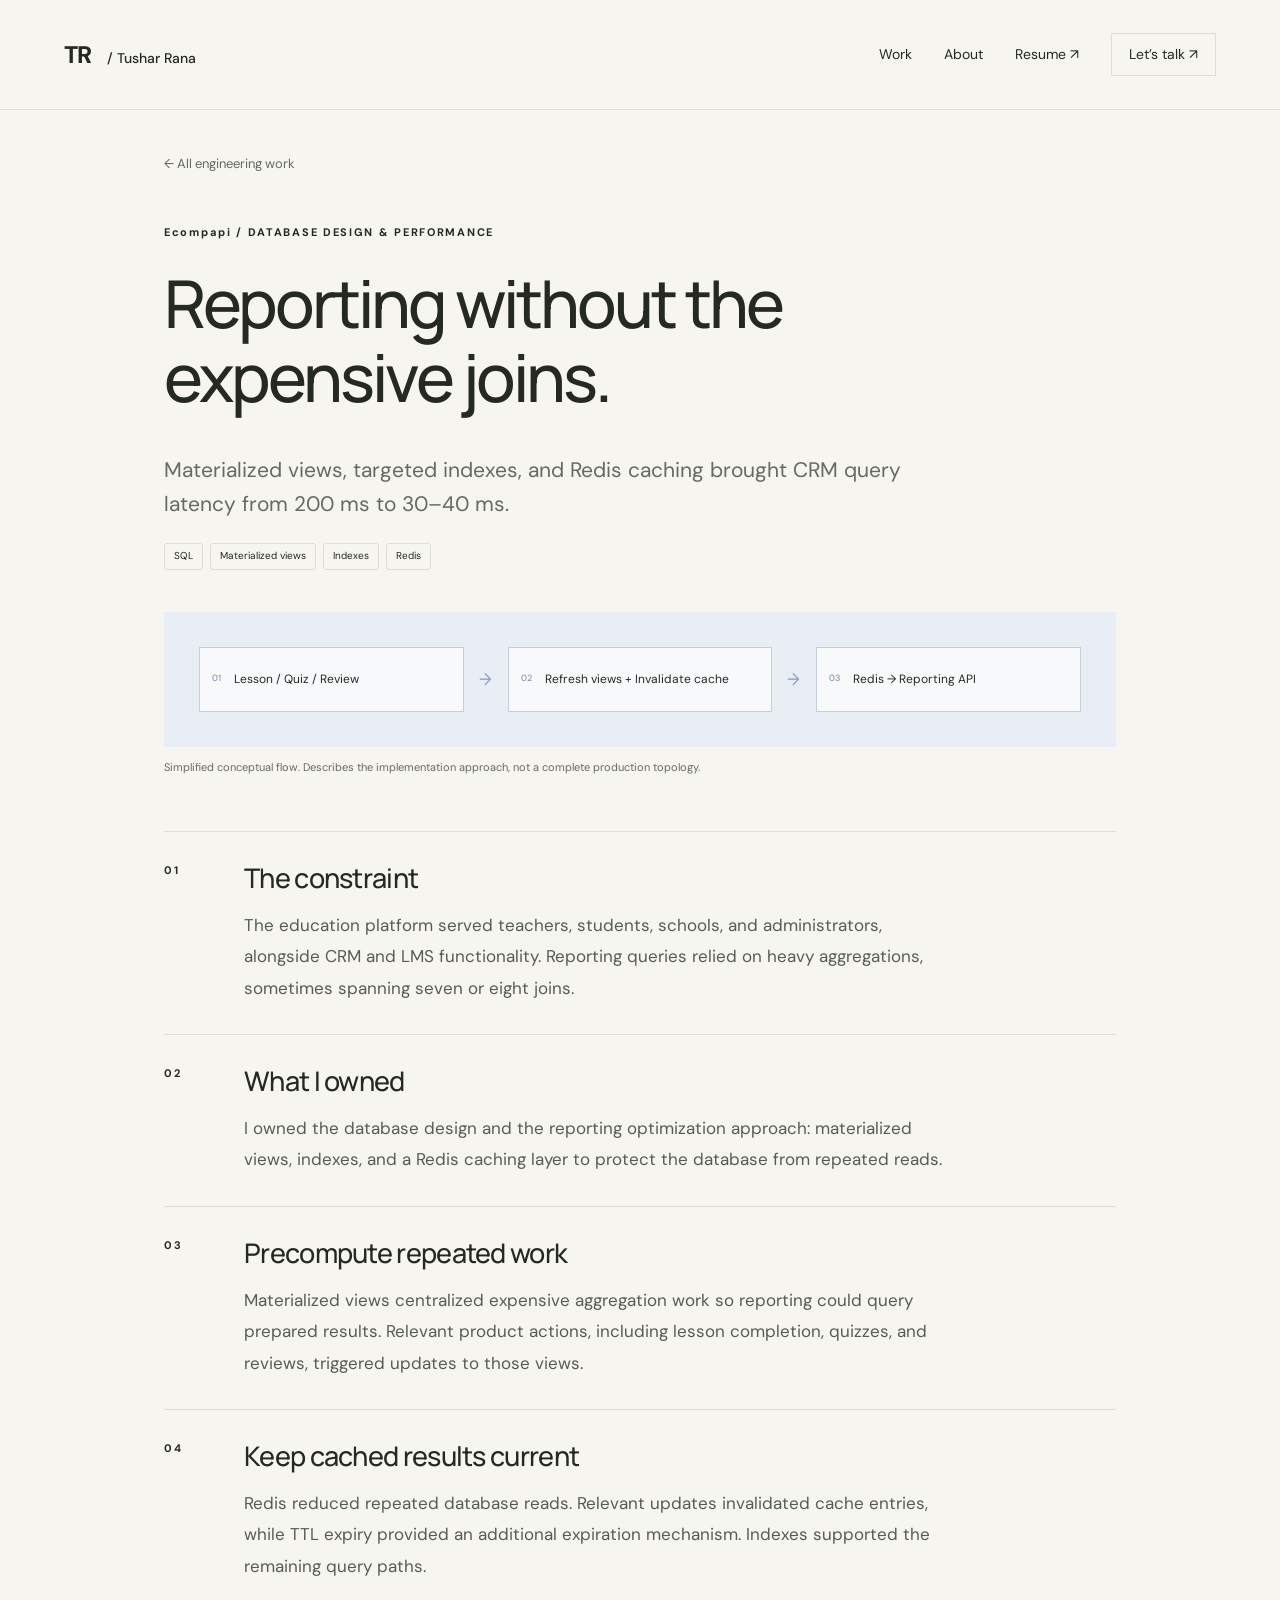
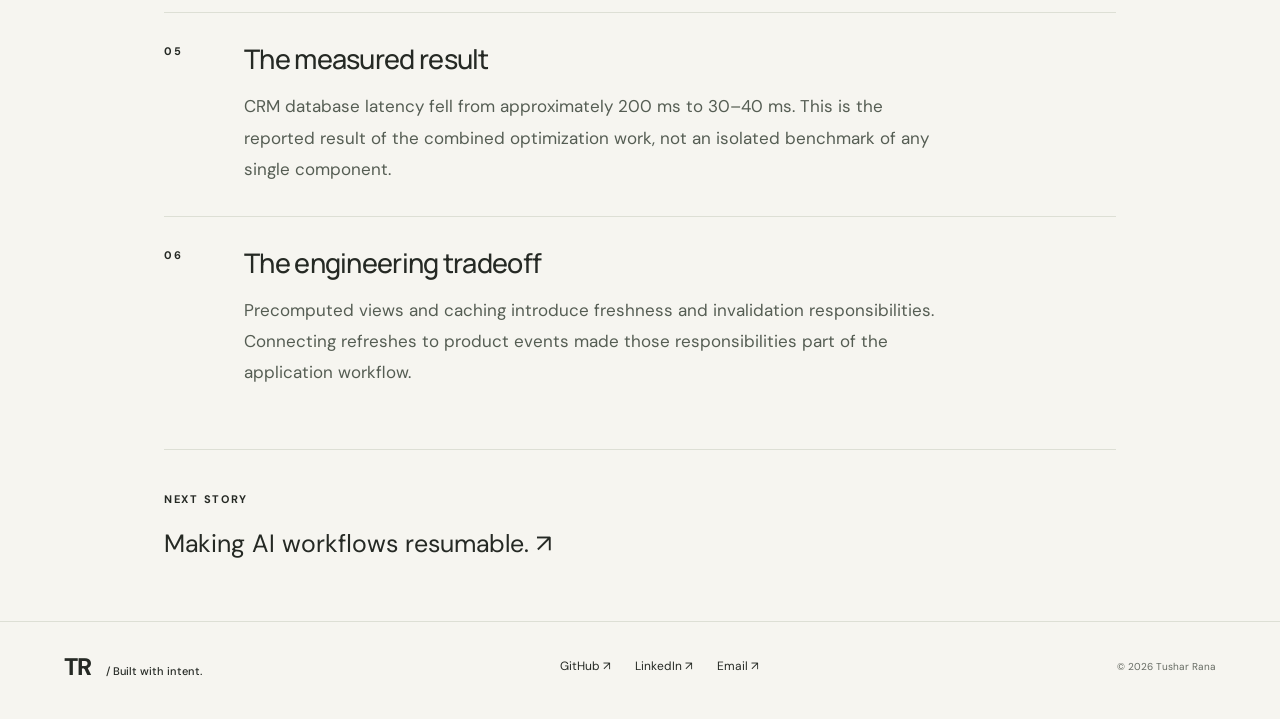
==== database-and-reporting.html @ adec5b29 "First copy of portfolio site" ====
<!doctype html><html lang="en"><head><meta charset="utf-8"><meta name="viewport" content="width=device-width, initial-scale=1"><title>Reporting without the expensive joins. — Tushar Rana</title><meta name="description" content="Materialized views, targeted indexes, and Redis caching brought CRM query latency from 200 ms to 30–40 ms."><meta name="theme-color" content="#f6f5f0"><link rel="canonical" href="https://tusharrana786.github.io/database-and-reporting.html"><meta property="og:title" content="Reporting without the expensive joins. — Tushar Rana"><meta property="og:description" content="Materialized views, targeted indexes, and Redis caching brought CRM query latency from 200 ms to 30–40 ms."><meta property="og:type" content="website"><meta property="og:url" content="https://tusharrana786.github.io/database-and-reporting.html"><meta property="og:image" content="https://tusharrana786.github.io/social.svg"><link rel="icon" href="/favicon.svg" type="image/svg+xml"><link rel="stylesheet" href="/style.css"></head><body><a class="skip" href="#main">Skip to content</a><header><a class="brand" href="/">TR<span> / Tushar Rana</span></a><nav aria-label="Main navigation"><a href="/#work">Work</a><a href="/#about">About</a><a href="/Tushar-Rana-Resume.pdf" target="_blank" rel="noopener">Resume ↗</a><a class="nav-contact" href="mailto:tusharrana1011@gmail.com">Let’s talk ↗</a></nav></header><main id="main" class="case"><a class="back" href="/#work">← All engineering work</a><div class="eyebrow">Ecompapi / DATABASE DESIGN & PERFORMANCE</div><h1>Reporting without the expensive joins.</h1><p class="case-lead">Materialized views, targeted indexes, and Redis caching brought CRM query latency from 200 ms to 30–40 ms.</p><div class="tags"><span>SQL</span><span>Materialized views</span><span>Indexes</span><span>Redis</span></div><div class="case-diagram"><div class="flow" aria-label="Simplified system flow"><div><span>01</span>Lesson / Quiz / Review</div><b aria-hidden="true">↓</b><div><span>02</span>Refresh views + Invalidate cache</div><b aria-hidden="true">↓</b><div><span>03</span>Redis → Reporting API</div></div><p>Simplified conceptual flow. Describes the implementation approach, not a complete production topology.</p></div><div class="case-content"><section><span class="eyebrow">01</span><div><h2>The constraint</h2><p>The education platform served teachers, students, schools, and administrators, alongside CRM and LMS functionality. Reporting queries relied on heavy aggregations, sometimes spanning seven or eight joins.</p></div></section><section><span class="eyebrow">02</span><div><h2>What I owned</h2><p>I owned the database design and the reporting optimization approach: materialized views, indexes, and a Redis caching layer to protect the database from repeated reads.</p></div></section><section><span class="eyebrow">03</span><div><h2>Precompute repeated work</h2><p>Materialized views centralized expensive aggregation work so reporting could query prepared results. Relevant product actions, including lesson completion, quizzes, and reviews, triggered updates to those views.</p></div></section><section><span class="eyebrow">04</span><div><h2>Keep cached results current</h2><p>Redis reduced repeated database reads. Relevant updates invalidated cache entries, while TTL expiry provided an additional expiration mechanism. Indexes supported the remaining query paths.</p></div></section><section><span class="eyebrow">05</span><div><h2>The measured result</h2><p>CRM database latency fell from approximately 200 ms to 30–40 ms. This is the reported result of the combined optimization work, not an isolated benchmark of any single component.</p></div></section><section><span class="eyebrow">06</span><div><h2>The engineering tradeoff</h2><p>Precomputed views and caching introduce freshness and invalidation responsibilities. Connecting refreshes to product events made those responsibilities part of the application workflow.</p></div></section></div><div class="next"><span class="eyebrow">NEXT STORY</span><a href="/reliable-ai-workflows.html">Making AI workflows resumable. ↗</a></div></main><footer><a class="brand" href="/">TR<span> / Built with intent.</span></a><div><a href="https://github.com/tusharrana786">GitHub ↗</a><a href="https://www.linkedin.com/in/tushar-rana-7174b2275/">LinkedIn ↗</a><a href="mailto:tusharrana1011@gmail.com">Email ↗</a></div><span>© 2026 Tushar Rana</span></footer></body></html>
---- style.css ----
@import url('https://fonts.googleapis.com/css2?family=DM+Sans:wght@400;450;500;600;700&family=Manrope:wght@400;500;600;650;700;800&display=swap');
:root{--paper:#f6f5f0;--ink:#252924;--muted:#656a62;--blue:#244bc5;--line:#dddfd5}*{box-sizing:border-box}html{scroll-behavior:smooth;scroll-padding-top:30px}body{margin:0;background:var(--paper);color:var(--ink);font-family:'DM Sans',Arial,sans-serif;font-size:16px;line-height:1.65}a{color:inherit;text-decoration:none}a:hover{color:var(--blue)}a:focus-visible{outline:3px solid var(--blue);outline-offset:6px}header,main,footer{max-width:1320px;margin:auto;padding-left:64px;padding-right:64px}header{height:110px;display:flex;justify-content:space-between;align-items:center;border-bottom:1px solid var(--line)}.brand{font-weight:800;font-size:24px;letter-spacing:-1px}.brand span{font-size:14px;font-weight:500;letter-spacing:0;margin-left:12px}nav{display:flex;align-items:center;gap:32px;font-size:14px}.nav-contact{border:1px solid var(--line);padding:9px 17px}.eyebrow{font-size:11px;letter-spacing:1.7px;font-weight:700;line-height:1.6}.dot{display:inline-block;width:7px;height:7px;background:var(--blue);border-radius:50%;margin-right:9px}.hero{padding:72px 0 65px}h1,h2,h3{font-family:Manrope,Arial,sans-serif;font-weight:500;letter-spacing:-2px;line-height:1.12;margin:0}h1{font-size:clamp(52px,6.6vw,88px);margin:25px 0 38px;letter-spacing:-4.5px}h1 em{font-family:Georgia,serif;font-weight:400;color:var(--blue);letter-spacing:-3px}.hero-bottom{display:grid;grid-template-columns:1.3fr 1fr;gap:110px;align-items:center}.intro{max-width:590px;font-size:20px;line-height:1.65;margin:0 0 16px}.sub{color:var(--muted);font-size:14px;max-width:530px}.actions{display:flex;align-items:center;gap:28px;margin-top:30px}.button{background:var(--blue);color:white;padding:13px 22px;font-size:14px;display:inline-flex;gap:45px;align-items:center}.button:hover{background:#17369c;color:white}.text-link{font-size:13px;font-weight:600;border-bottom:1px solid var(--ink);padding-bottom:5px}.system-art{background:#eeeee7;padding:24px 28px;border:1px solid #dedfd4;position:relative}.art-top{font-size:10px;font-weight:700;letter-spacing:1.5px;display:flex;justify-content:space-between;margin-bottom:16px}.art-top span{font-size:20px;color:var(--blue)}.art-line{display:flex;align-items:center;gap:15px;border-top:1px solid #d5d8cc;padding:11px 0;font-size:14px}.art-line i{width:9px;height:9px;border:1px solid var(--blue);border-radius:2px}.art-line b{margin-left:auto;font-size:10px;color:var(--muted);font-weight:400}.system-art small{font-size:10px;color:var(--muted);display:block;margin-top:10px}.capabilities{display:flex;justify-content:space-between;gap:15px;font-size:10px;font-weight:600;letter-spacing:1.6px;padding:22px 0;border-top:1px solid var(--line);border-bottom:1px solid var(--line)}section[id]{scroll-margin-top:32px}.work,.experience{padding-top:85px}.section-head{display:flex;justify-content:space-between;gap:30px;align-items:end;margin-bottom:45px}h2{font-size:40px;line-height:1.22;margin-top:16px}.section-head>p{font-size:13px;color:var(--muted);max-width:320px}.project{border-top:1px solid var(--line);display:grid;grid-template-columns:45px 1fr 340px;gap:28px;padding:42px 0}.project-number{font-size:12px;color:var(--muted);padding-top:3px}.project h3{font-size:29px;letter-spacing:-1px;max-width:460px;margin:12px 0 16px}.project-copy>p{font-size:14px;max-width:470px;color:var(--muted);margin-bottom:20px}.tags{display:flex;gap:7px;flex-wrap:wrap;margin:16px 0 25px}.tags span{font-size:10px;border:1px solid var(--line);padding:4px 9px;border-radius:3px}.flow{background:#e9edf4;padding:22px;display:flex;flex-direction:column;align-items:center;justify-content:center}.flow>div{border:1px solid #c5cede;background:#f8f9fb;width:100%;padding:10px 12px;font-size:12px;line-height:1.5}.flow span{color:#7784a0;font-size:9px;margin-right:13px}.flow b{color:#8a9cbd;font-weight:400;line-height:1.9}.project:nth-of-type(3) .flow{background:#e9ede5}.project:nth-of-type(4) .flow{background:#edeae3}.experience h2{margin-bottom:32px}.job{padding:26px 0;border-top:1px solid var(--line);display:grid;grid-template-columns:190px 1fr 1fr;gap:25px}.job>span{font-size:12px;color:var(--muted)}.job h3{font-size:20px;letter-spacing:-.5px}.job p{font-size:13px;color:var(--muted);margin:7px 0 0}.job>p{margin:0}.about{border-top:1px solid var(--line);margin-top:65px;padding:65px 0;display:grid;grid-template-columns:1fr 1fr;gap:85px}.about p{margin-top:0;font-size:16px;color:var(--muted)}.about .sub{font-size:12px;margin-top:25px}.contact{background:var(--blue);color:white;margin:25px -20px 70px;padding:55px 52px}.contact h2{font-size:52px;margin:20px 0}.contact p{font-size:14px;color:#d3dcfa}.contact>a{display:flex;justify-content:space-between;font-size:23px;border-bottom:1px solid #7089da;padding:18px 0 10px;margin-top:20px;gap:12px}.contact>a:hover{color:#dae3ff}footer{border-top:1px solid var(--line);display:flex;justify-content:space-between;align-items:center;gap:25px;padding-top:25px;padding-bottom:32px}footer .brand span{font-size:11px}footer>div{display:flex;gap:24px;font-size:12px}footer>span{font-size:10px;color:var(--muted)}.skip{position:fixed;left:12px;top:-100px;background:white;z-index:5;padding:12px}.skip:focus{top:12px}.case{max-width:1080px;padding-top:40px;padding-bottom:60px}.back{display:inline-block;font-size:13px;color:var(--muted);margin-bottom:50px}.case h1{font-size:66px;max-width:800px;letter-spacing:-3px}.case-lead{font-size:21px;max-width:740px;color:var(--muted)}.case-diagram{margin:42px 0 55px}.case-diagram .flow{flex-direction:row;gap:15px;padding:35px}.case-diagram .flow>div{width:auto;flex:1;min-height:65px;display:flex;align-items:center}.case-diagram .flow>b{transform:rotate(-90deg)}.case-diagram>p{font-size:11px;color:var(--muted)}.case-content section{display:grid;grid-template-columns:60px 1fr;gap:20px;border-top:1px solid var(--line);padding:30px 0}.case-content h2{font-size:27px;letter-spacing:-.7px;margin:0 0 15px}.case-content p{font-size:17px;color:#555d53;max-width:710px;margin:0;line-height:1.85}.next{padding:35px 0 0;border-top:1px solid var(--line);margin-top:30px}.next a{display:block;font-size:25px;margin-top:15px;line-height:1.4}@media(min-width:1500px){.hero{padding-top:85px}}@media(max-width:1000px){header,main,footer{padding-left:32px;padding-right:32px}.hero-bottom{gap:40px}.project{grid-template-columns:25px 1fr 260px;gap:18px}.job{grid-template-columns:150px 1fr 1fr}.about{gap:35px}.brand span{margin-left:6px}nav{gap:20px}}@media(max-width:700px){header,main,footer{padding-left:22px;padding-right:22px}header{height:85px}.brand{font-size:21px}.brand span{display:none}nav{gap:16px;font-size:12px}.nav-contact{display:none}.hero{padding:45px 0 38px}h1{font-size:53px;letter-spacing:-2.8px;margin:24px 0 28px}h1 em{letter-spacing:-2px}.hero-bottom{grid-template-columns:1fr;gap:35px}.intro{font-size:18px}.system-art{padding:20px 24px}.actions{gap:20px}.button{gap:20px}.text-link{font-size:12px}.capabilities{display:grid;grid-template-columns:1fr 1fr;font-size:9px;gap:15px}.work,.experience{padding-top:50px}h2{font-size:32px;letter-spacing:-1.3px}.section-head{display:block;margin-bottom:28px}.section-head>p{margin-top:20px}.project{grid-template-columns:20px 1fr;padding:30px 0;gap:15px}.project .flow{grid-column:2;margin-top:6px}.project h3{font-size:27px}.eyebrow{font-size:10px;letter-spacing:1.2px}.job{grid-template-columns:1fr;gap:10px}.job>p{max-width:450px}.about{grid-template-columns:1fr;gap:25px;margin-top:35px;padding:40px 0}.contact{margin:10px 0 45px;padding:30px 24px}.contact h2{font-size:37px}.contact>a{font-size:15px;overflow-wrap:anywhere}footer{flex-wrap:wrap;gap:20px}footer>div{gap:18px}.case{padding-top:28px}.back{margin-bottom:35px}.case h1{font-size:45px;letter-spacing:-2px}.case-lead{font-size:18px}.case-diagram .flow{flex-direction:column;padding:22px;gap:4px}.case-diagram .flow>div{width:100%;min-height:50px}.case-diagram .flow>b{transform:none}.case-content section{grid-template-columns:25px 1fr;gap:12px}.case-content h2{font-size:24px}.case-content p{font-size:16px}}@media(prefers-reduced-motion:reduce){html{scroll-behavior:auto}}
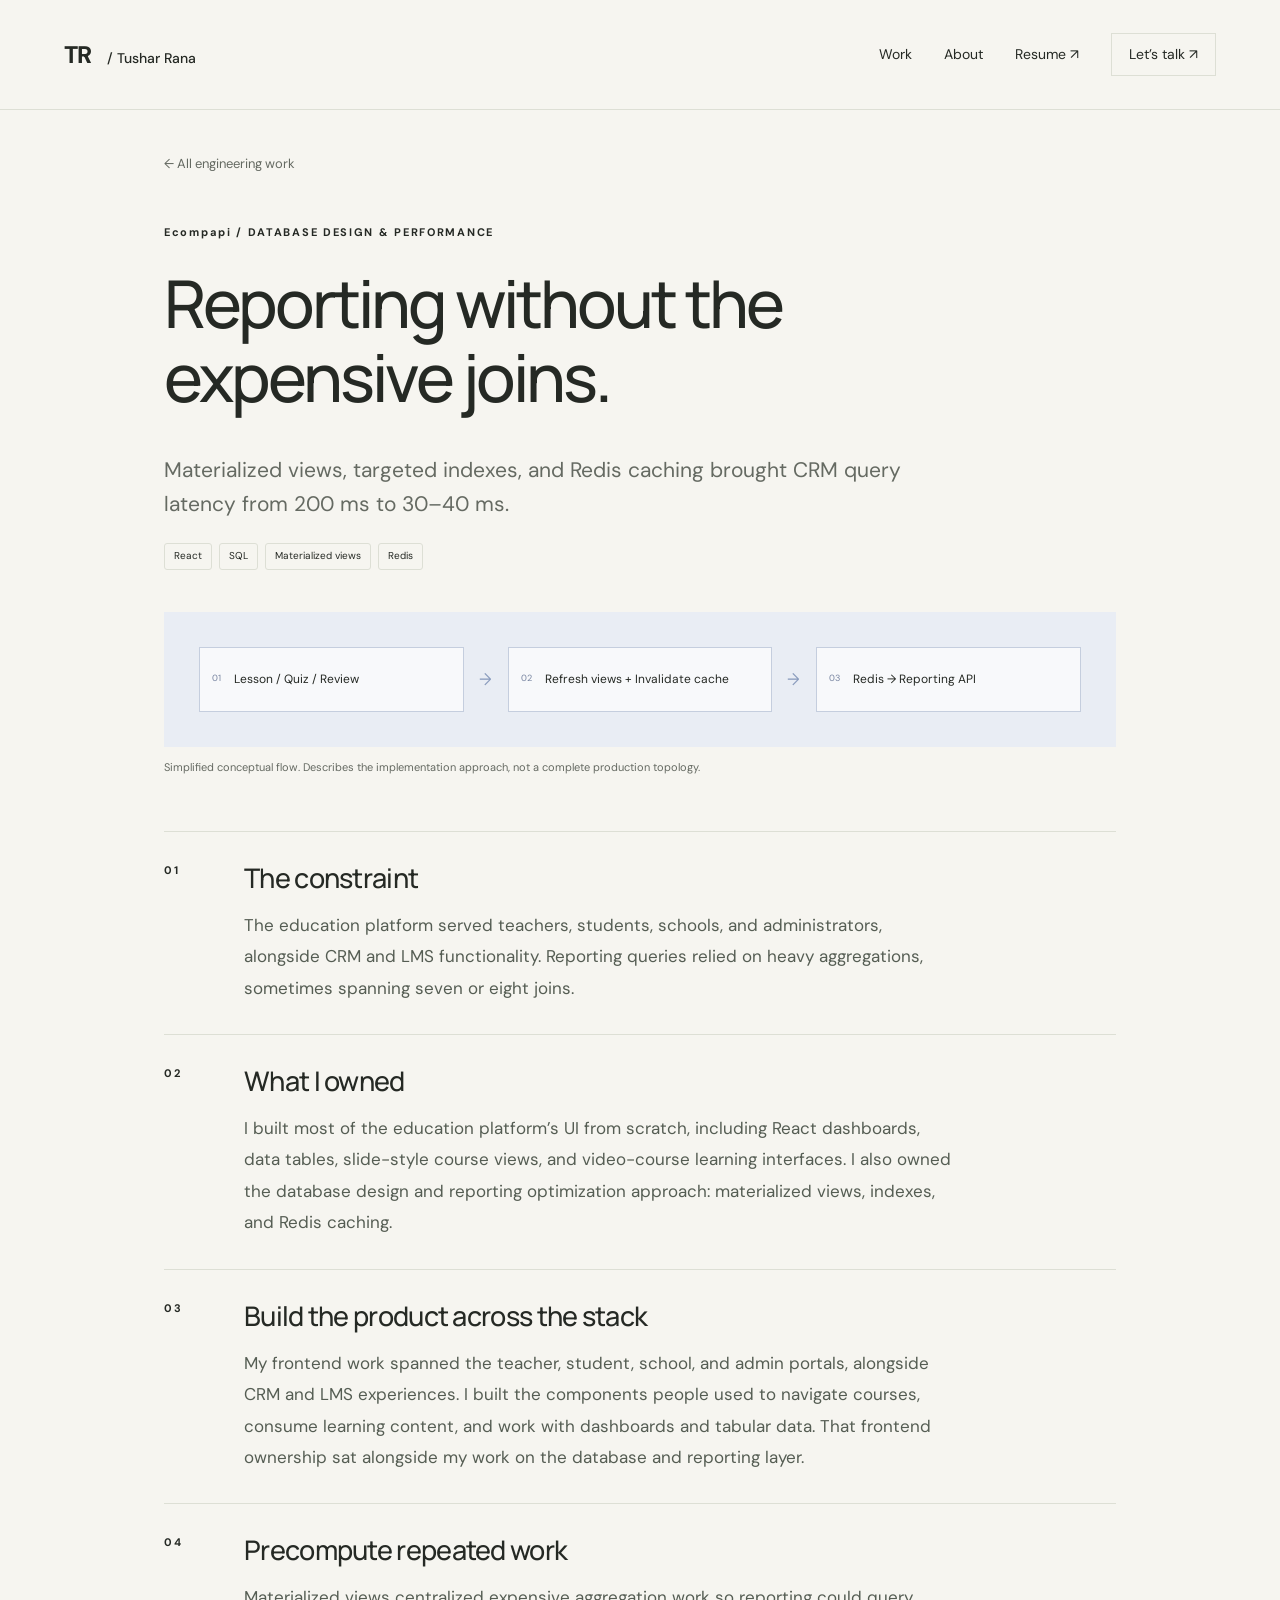
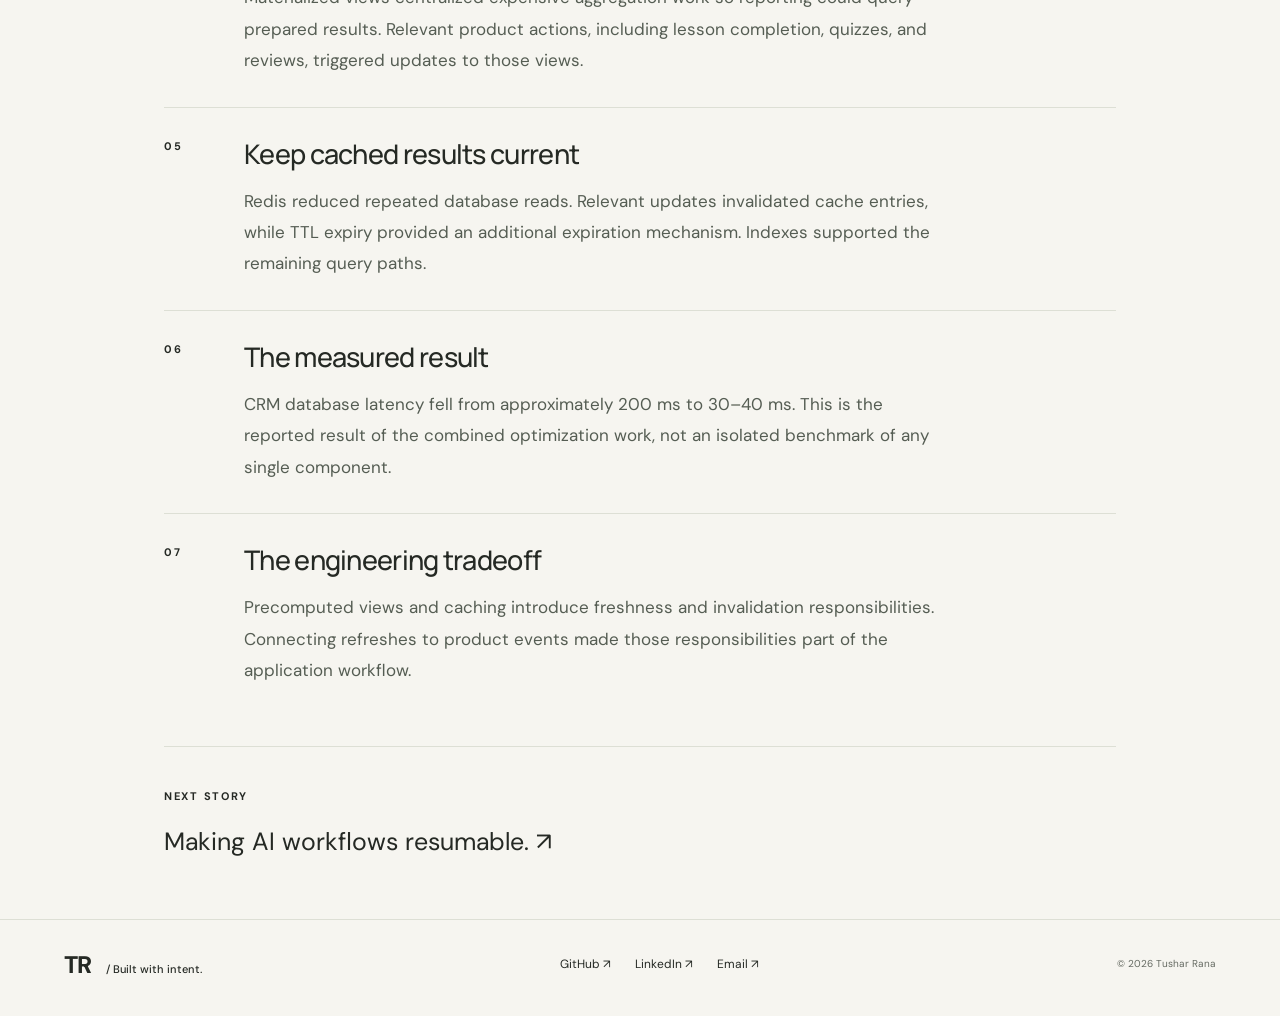
==== commit 3e1a0032: "Added full stack emphasis" ====
--- a/database-and-reporting.html
+++ b/database-and-reporting.html
@@ -1 +1 @@
-<!doctype html><html lang="en"><head><meta charset="utf-8"><meta name="viewport" content="width=device-width, initial-scale=1"><title>Reporting without the expensive joins. — Tushar Rana</title><meta name="description" content="Materialized views, targeted indexes, and Redis caching brought CRM query latency from 200 ms to 30–40 ms."><meta name="theme-color" content="#f6f5f0"><link rel="canonical" href="https://tusharrana786.github.io/database-and-reporting.html"><meta property="og:title" content="Reporting without the expensive joins. — Tushar Rana"><meta property="og:description" content="Materialized views, targeted indexes, and Redis caching brought CRM query latency from 200 ms to 30–40 ms."><meta property="og:type" content="website"><meta property="og:url" content="https://tusharrana786.github.io/database-and-reporting.html"><meta property="og:image" content="https://tusharrana786.github.io/social.svg"><link rel="icon" href="/favicon.svg" type="image/svg+xml"><link rel="stylesheet" href="/style.css"></head><body><a class="skip" href="#main">Skip to content</a><header><a class="brand" href="/">TR<span> / Tushar Rana</span></a><nav aria-label="Main navigation"><a href="/#work">Work</a><a href="/#about">About</a><a href="/Tushar-Rana-Resume.pdf" target="_blank" rel="noopener">Resume ↗</a><a class="nav-contact" href="mailto:tusharrana1011@gmail.com">Let’s talk ↗</a></nav></header><main id="main" class="case"><a class="back" href="/#work">← All engineering work</a><div class="eyebrow">Ecompapi / DATABASE DESIGN & PERFORMANCE</div><h1>Reporting without the expensive joins.</h1><p class="case-lead">Materialized views, targeted indexes, and Redis caching brought CRM query latency from 200 ms to 30–40 ms.</p><div class="tags"><span>SQL</span><span>Materialized views</span><span>Indexes</span><span>Redis</span></div><div class="case-diagram"><div class="flow" aria-label="Simplified system flow"><div><span>01</span>Lesson / Quiz / Review</div><b aria-hidden="true">↓</b><div><span>02</span>Refresh views + Invalidate cache</div><b aria-hidden="true">↓</b><div><span>03</span>Redis → Reporting API</div></div><p>Simplified conceptual flow. Describes the implementation approach, not a complete production topology.</p></div><div class="case-content"><section><span class="eyebrow">01</span><div><h2>The constraint</h2><p>The education platform served teachers, students, schools, and administrators, alongside CRM and LMS functionality. Reporting queries relied on heavy aggregations, sometimes spanning seven or eight joins.</p></div></section><section><span class="eyebrow">02</span><div><h2>What I owned</h2><p>I owned the database design and the reporting optimization approach: materialized views, indexes, and a Redis caching layer to protect the database from repeated reads.</p></div></section><section><span class="eyebrow">03</span><div><h2>Precompute repeated work</h2><p>Materialized views centralized expensive aggregation work so reporting could query prepared results. Relevant product actions, including lesson completion, quizzes, and reviews, triggered updates to those views.</p></div></section><section><span class="eyebrow">04</span><div><h2>Keep cached results current</h2><p>Redis reduced repeated database reads. Relevant updates invalidated cache entries, while TTL expiry provided an additional expiration mechanism. Indexes supported the remaining query paths.</p></div></section><section><span class="eyebrow">05</span><div><h2>The measured result</h2><p>CRM database latency fell from approximately 200 ms to 30–40 ms. This is the reported result of the combined optimization work, not an isolated benchmark of any single component.</p></div></section><section><span class="eyebrow">06</span><div><h2>The engineering tradeoff</h2><p>Precomputed views and caching introduce freshness and invalidation responsibilities. Connecting refreshes to product events made those responsibilities part of the application workflow.</p></div></section></div><div class="next"><span class="eyebrow">NEXT STORY</span><a href="/reliable-ai-workflows.html">Making AI workflows resumable. ↗</a></div></main><footer><a class="brand" href="/">TR<span> / Built with intent.</span></a><div><a href="https://github.com/tusharrana786">GitHub ↗</a><a href="https://www.linkedin.com/in/tushar-rana-7174b2275/">LinkedIn ↗</a><a href="mailto:tusharrana1011@gmail.com">Email ↗</a></div><span>© 2026 Tushar Rana</span></footer></body></html>+<!doctype html><html lang="en"><head><meta charset="utf-8"><meta name="viewport" content="width=device-width, initial-scale=1"><title>Reporting without the expensive joins. — Tushar Rana</title><meta name="description" content="Materialized views, targeted indexes, and Redis caching brought CRM query latency from 200 ms to 30–40 ms."><meta name="theme-color" content="#f6f5f0"><link rel="canonical" href="https://tusharrana786.github.io/database-and-reporting.html"><meta property="og:title" content="Reporting without the expensive joins. — Tushar Rana"><meta property="og:description" content="Materialized views, targeted indexes, and Redis caching brought CRM query latency from 200 ms to 30–40 ms."><meta property="og:type" content="website"><meta property="og:url" content="https://tusharrana786.github.io/database-and-reporting.html"><meta property="og:image" content="https://tusharrana786.github.io/social.svg"><link rel="icon" href="/favicon.svg" type="image/svg+xml"><link rel="stylesheet" href="/style.css"></head><body><a class="skip" href="#main">Skip to content</a><header><a class="brand" href="/">TR<span> / Tushar Rana</span></a><nav aria-label="Main navigation"><a href="/#work">Work</a><a href="/#about">About</a><a href="/Tushar-Rana-Resume.pdf" target="_blank" rel="noopener">Resume ↗</a><a class="nav-contact" href="mailto:tusharrana1011@gmail.com">Let’s talk ↗</a></nav></header><main id="main" class="case"><a class="back" href="/#work">← All engineering work</a><div class="eyebrow">Ecompapi / DATABASE DESIGN & PERFORMANCE</div><h1>Reporting without the expensive joins.</h1><p class="case-lead">Materialized views, targeted indexes, and Redis caching brought CRM query latency from 200 ms to 30–40 ms.</p><div class="tags"><span>React</span><span>SQL</span><span>Materialized views</span><span>Redis</span></div><div class="case-diagram"><div class="flow" aria-label="Simplified system flow"><div><span>01</span>Lesson / Quiz / Review</div><b aria-hidden="true">↓</b><div><span>02</span>Refresh views + Invalidate cache</div><b aria-hidden="true">↓</b><div><span>03</span>Redis → Reporting API</div></div><p>Simplified conceptual flow. Describes the implementation approach, not a complete production topology.</p></div><div class="case-content"><section><span class="eyebrow">01</span><div><h2>The constraint</h2><p>The education platform served teachers, students, schools, and administrators, alongside CRM and LMS functionality. Reporting queries relied on heavy aggregations, sometimes spanning seven or eight joins.</p></div></section><section><span class="eyebrow">02</span><div><h2>What I owned</h2><p>I built most of the education platform’s UI from scratch, including React dashboards, data tables, slide-style course views, and video-course learning interfaces. I also owned the database design and reporting optimization approach: materialized views, indexes, and Redis caching.</p></div></section><section><span class="eyebrow">03</span><div><h2>Build the product across the stack</h2><p>My frontend work spanned the teacher, student, school, and admin portals, alongside CRM and LMS experiences. I built the components people used to navigate courses, consume learning content, and work with dashboards and tabular data. That frontend ownership sat alongside my work on the database and reporting layer.</p></div></section><section><span class="eyebrow">04</span><div><h2>Precompute repeated work</h2><p>Materialized views centralized expensive aggregation work so reporting could query prepared results. Relevant product actions, including lesson completion, quizzes, and reviews, triggered updates to those views.</p></div></section><section><span class="eyebrow">05</span><div><h2>Keep cached results current</h2><p>Redis reduced repeated database reads. Relevant updates invalidated cache entries, while TTL expiry provided an additional expiration mechanism. Indexes supported the remaining query paths.</p></div></section><section><span class="eyebrow">06</span><div><h2>The measured result</h2><p>CRM database latency fell from approximately 200 ms to 30–40 ms. This is the reported result of the combined optimization work, not an isolated benchmark of any single component.</p></div></section><section><span class="eyebrow">07</span><div><h2>The engineering tradeoff</h2><p>Precomputed views and caching introduce freshness and invalidation responsibilities. Connecting refreshes to product events made those responsibilities part of the application workflow.</p></div></section></div><div class="next"><span class="eyebrow">NEXT STORY</span><a href="/reliable-ai-workflows.html">Making AI workflows resumable. ↗</a></div></main><footer><a class="brand" href="/">TR<span> / Built with intent.</span></a><div><a href="https://github.com/tusharrana786">GitHub ↗</a><a href="https://www.linkedin.com/in/tushar-rana-7174b2275/">LinkedIn ↗</a><a href="mailto:tusharrana1011@gmail.com">Email ↗</a></div><span>© 2026 Tushar Rana</span></footer></body></html>
